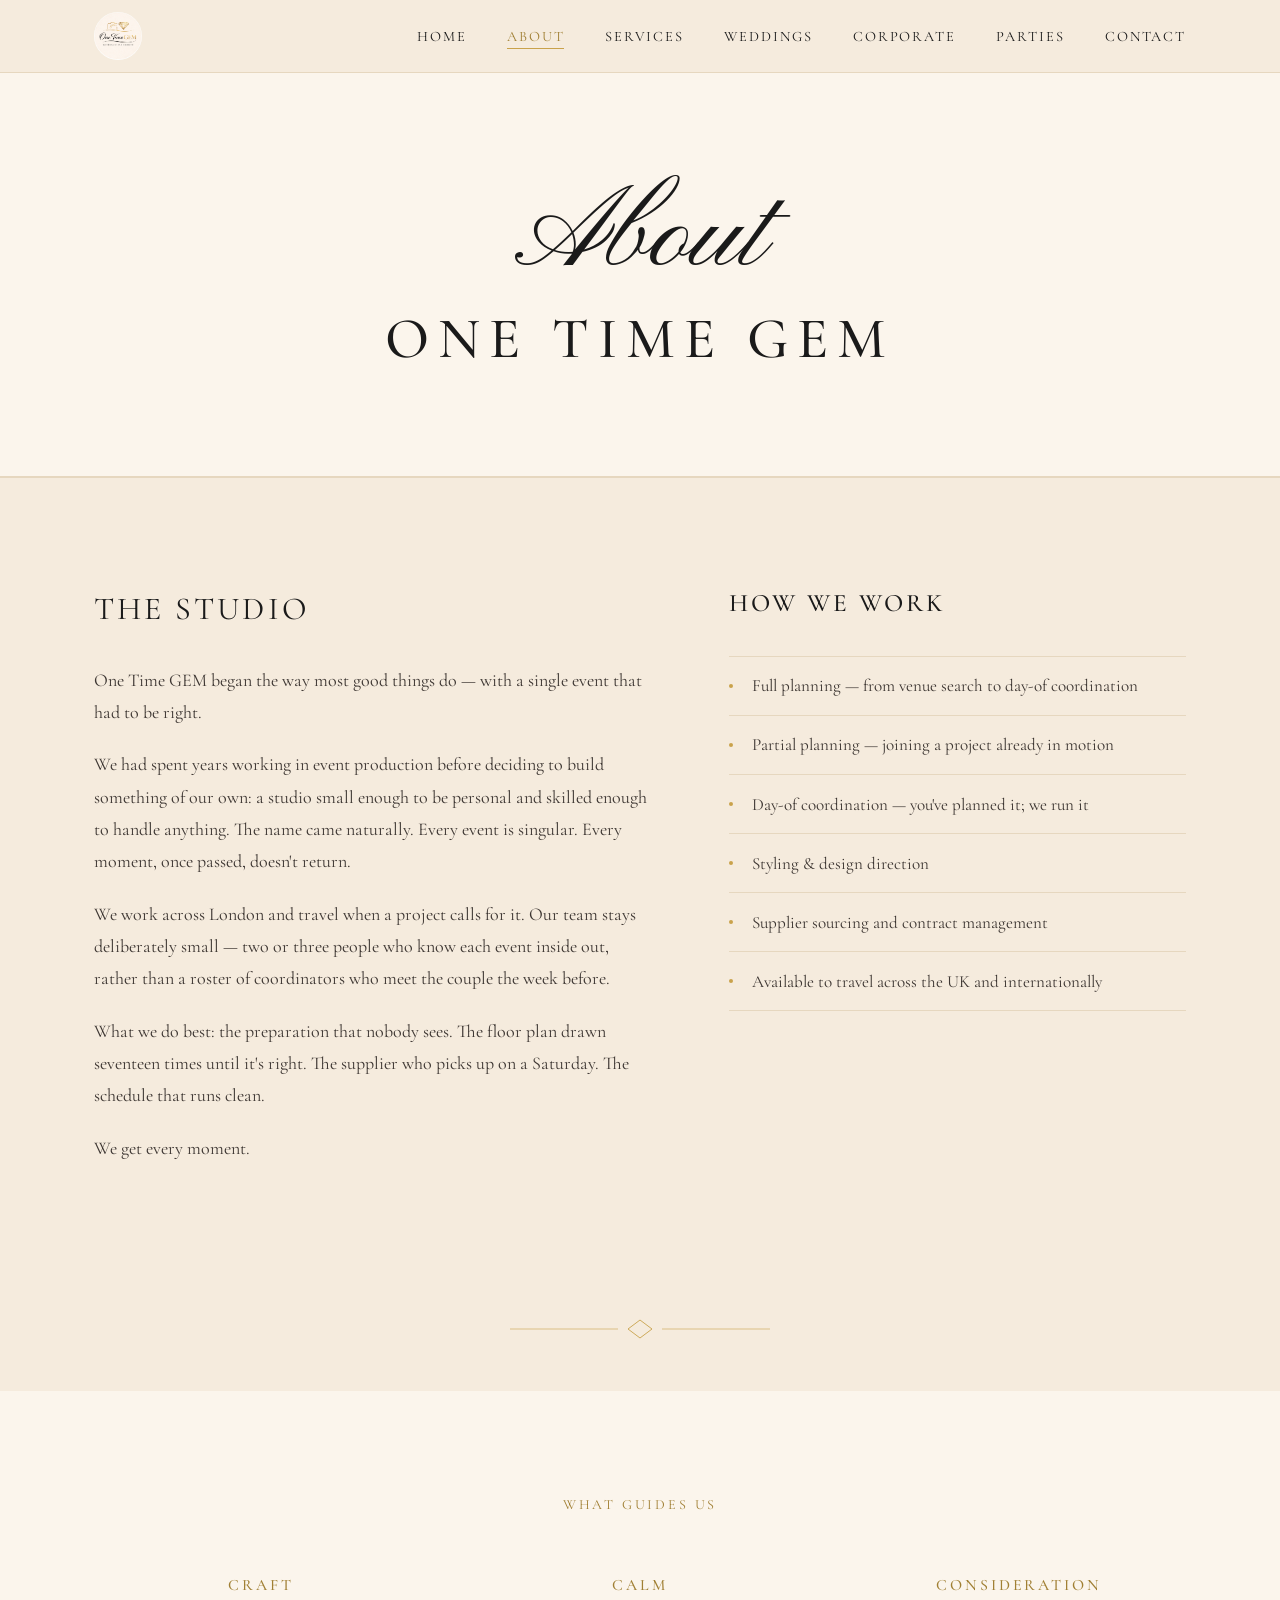
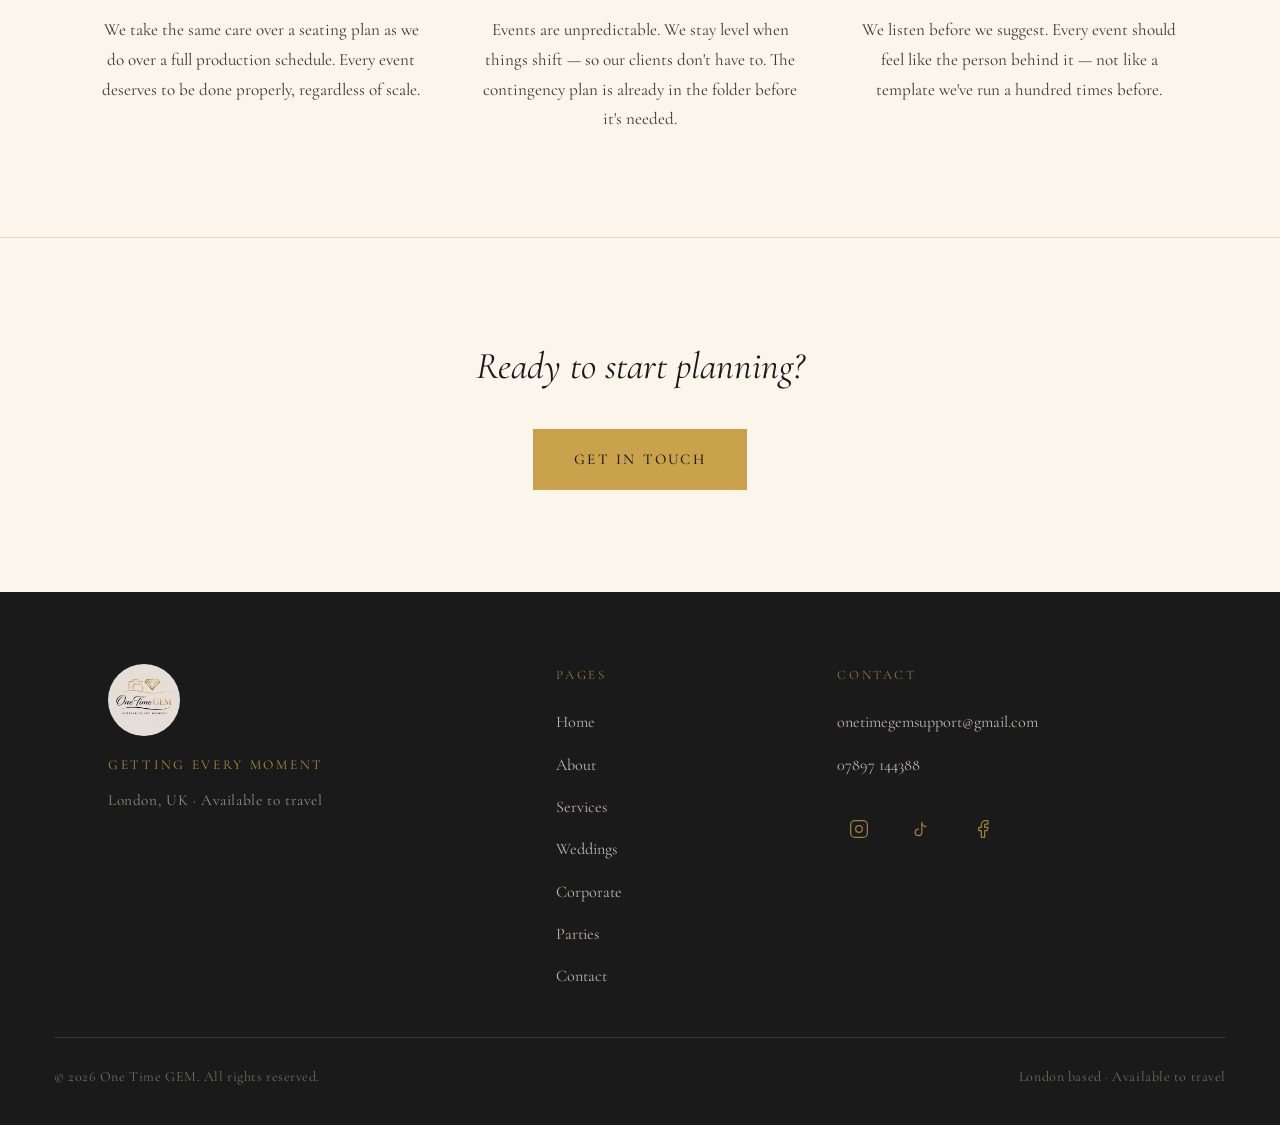
==== about.html @ 7edc2a87 "Initial build — One Time GEM website 7-page plain HTML/CSS/JS marketing site for One Time GEM, a Lon" ====
<!DOCTYPE html>
<html lang="en">
<head>
  <meta charset="UTF-8">
  <meta name="viewport" content="width=device-width, initial-scale=1.0">

  <title>About Us — One Time GEM</title>
  <meta name="description" content="One Time GEM is a small event planning studio based in London. Detail-obsessed, calm under pressure, and built for events that matter.">

  <meta property="og:title" content="About — One Time GEM">
  <meta property="og:description" content="A small London event studio. Detail-obsessed, calm under pressure, built for events that matter.">
  <meta property="og:image" content="logo.jpg">
  <meta property="og:type" content="website">
  <meta property="og:locale" content="en_GB">

  <link rel="icon" href="favicon.svg" type="image/svg+xml">
  <link rel="apple-touch-icon" href="apple-touch-icon.png">
  <link rel="manifest" href="site.webmanifest">

  <link rel="preconnect" href="https://fonts.googleapis.com">
  <link rel="preconnect" href="https://fonts.gstatic.com" crossorigin>
  <link href="https://fonts.googleapis.com/css2?family=Pinyon+Script&family=Cormorant+Garamond:ital,wght@0,300;0,400;0,500;0,600;1,300;1,400;1,500&family=Lato:wght@300;400&display=swap" rel="stylesheet">

  <link rel="stylesheet" href="css/style.css">
</head>
<body>

  <a href="#main-content" class="skip-link">Skip to content</a>

  <header class="site-header" role="banner">
    <nav class="nav container" aria-label="Main navigation">
      <a href="index.html" class="nav__logo" aria-label="One Time GEM — return to home">
        <img src="logo.jpg" alt="One Time GEM — event planning studio" width="48" height="48">
      </a>
      <ul class="nav__links" role="list">
        <li><a href="index.html">Home</a></li>
        <li><a href="about.html">About</a></li>
        <li><a href="services.html">Services</a></li>
        <li><a href="weddings.html">Weddings</a></li>
        <li><a href="corporate.html">Corporate</a></li>
        <li><a href="parties.html">Parties</a></li>
        <li><a href="contact.html">Contact</a></li>
      </ul>
      <button class="nav__toggle" aria-label="Open navigation menu" aria-expanded="false" aria-controls="mobile-nav">
        <span></span><span></span><span></span>
      </button>
    </nav>
  </header>

  <div class="mobile-nav" id="mobile-nav" role="dialog" aria-modal="true" aria-label="Navigation menu" aria-hidden="true">
    <div class="mobile-nav__inner">
      <div class="mobile-nav__top">
        <a href="index.html" aria-label="One Time GEM — home">
          <img src="logo.jpg" alt="One Time GEM" class="mobile-nav__logo" width="48" height="48">
        </a>
        <button class="mobile-nav__close" aria-label="Close navigation menu">
          <svg width="22" height="22" viewBox="0 0 24 24" fill="none" stroke="currentColor" stroke-width="1.5" stroke-linecap="round">
            <path d="M18 6L6 18M6 6l12 12"/>
          </svg>
        </button>
      </div>
      <ul class="mobile-nav__links" role="list">
        <li><a href="index.html">Home</a></li>
        <li><a href="about.html">About</a></li>
        <li><a href="services.html">Services</a></li>
        <li><a href="weddings.html">Weddings</a></li>
        <li><a href="corporate.html">Corporate</a></li>
        <li><a href="parties.html">Parties</a></li>
        <li><a href="contact.html">Contact</a></li>
      </ul>
    </div>
  </div>
  <div class="mobile-nav__overlay" aria-hidden="true"></div>

  <main id="main-content">

    <!-- HERO -->
    <section class="hero--page" aria-labelledby="page-hero-heading">
      <h1 class="hero__headline" id="page-hero-heading">
        <span class="hero__script">About</span>
        <span class="hero__caps">One Time GEM</span>
      </h1>
    </section>

    <!-- STUDIO STORY + HOW WE WORK -->
    <section class="section about-intro section--bordered" aria-label="Studio story">
      <div class="container">
        <div class="about-intro__grid">

          <div class="about-story fade-in">
            <h2>The studio</h2>
            <!--
              [CLIENT TO REPLACE: Write this section in your own voice — approx. 150 words.
               Tell the story of how One Time GEM began, what drives the studio, and what
               makes the way you work different. The tone should be warm, first-person plural,
               and concrete — specific memories or decisions are more compelling than abstractions.]
            -->
            <p>One Time GEM began the way most good things do — with a single event that had to be right.</p>
            <p>We had spent years working in event production before deciding to build something of our own: a studio small enough to be personal and skilled enough to handle anything. The name came naturally. Every event is singular. Every moment, once passed, doesn't return.</p>
            <p>We work across London and travel when a project calls for it. Our team stays deliberately small — two or three people who know each event inside out, rather than a roster of coordinators who meet the couple the week before.</p>
            <p>What we do best: the preparation that nobody sees. The floor plan drawn seventeen times until it's right. The supplier who picks up on a Saturday. The schedule that runs clean.</p>
            <p>We get every moment.</p>
          </div>

          <div class="about-how fade-in fade-in--delay-1">
            <h2>How we work</h2>
            <ul class="about-how__list" role="list">
              <li>Full planning — from venue search to day-of coordination</li>
              <li>Partial planning — joining a project already in motion</li>
              <li>Day-of coordination — you've planned it; we run it</li>
              <li>Styling &amp; design direction</li>
              <li>Supplier sourcing and contract management</li>
              <li>Available to travel across the UK and internationally</li>
            </ul>
          </div>

        </div>
      </div>
    </section>

    <!-- SECTION DIVIDER -->
    <div class="section-divider" aria-hidden="true">
      <svg width="260" height="22" viewBox="0 0 260 22" fill="none" xmlns="http://www.w3.org/2000/svg">
        <line x1="0" y1="11" x2="108" y2="11" stroke="#C9A24B" stroke-width="0.6"/>
        <polygon points="130,2 142,11 130,20 118,11" fill="none" stroke="#C9A24B" stroke-width="0.9"/>
        <line x1="152" y1="11" x2="260" y2="11" stroke="#C9A24B" stroke-width="0.6"/>
      </svg>
    </div>

    <!-- VALUES BAND -->
    <section class="section values-band section--alt" aria-labelledby="values-heading">
      <div class="container">
        <p class="values-band__heading fade-in" id="values-heading">What guides us</p>
        <div class="values-band__grid">

          <div class="values-item fade-in">
            <p class="values-item__title">Craft</p>
            <p class="values-item__body">We take the same care over a seating plan as we do over a full production schedule. Every event deserves to be done properly, regardless of scale.</p>
          </div>

          <div class="values-item fade-in fade-in--delay-1">
            <p class="values-item__title">Calm</p>
            <p class="values-item__body">Events are unpredictable. We stay level when things shift — so our clients don't have to. The contingency plan is already in the folder before it's needed.</p>
          </div>

          <div class="values-item fade-in fade-in--delay-2">
            <p class="values-item__title">Consideration</p>
            <p class="values-item__body">We listen before we suggest. Every event should feel like the person behind it — not like a template we've run a hundred times before.</p>
          </div>

        </div>
      </div>
    </section>

    <!-- CTA BAND -->
    <section class="cta-band" aria-label="Call to action">
      <div class="container">
        <p class="cta-band__heading fade-in">Ready to start planning?</p>
        <a href="contact.html" class="btn btn--solid fade-in fade-in--delay-1">Get in touch</a>
      </div>
    </section>

  </main>

  <footer class="site-footer" role="contentinfo">
    <div class="footer__inner">
      <div class="footer__brand">
        <a href="index.html" aria-label="One Time GEM — home">
          <img src="logo.jpg" alt="One Time GEM" class="footer__logo">
        </a>
        <p class="footer__tagline">Getting Every Moment</p>
        <p class="footer__location">London, UK &middot; Available to travel</p>
      </div>
      <nav aria-label="Footer navigation">
        <p class="footer__nav-heading">Pages</p>
        <ul class="footer__links" role="list">
          <li><a href="index.html">Home</a></li>
          <li><a href="about.html">About</a></li>
          <li><a href="services.html">Services</a></li>
          <li><a href="weddings.html">Weddings</a></li>
          <li><a href="corporate.html">Corporate</a></li>
          <li><a href="parties.html">Parties</a></li>
          <li><a href="contact.html">Contact</a></li>
        </ul>
      </nav>
      <div class="footer__contact-col">
        <p class="footer__nav-heading">Contact</p>
        <ul class="footer__contact-list" role="list">
          <li><a href="mailto:onetimegemsupport@gmail.com">onetimegemsupport@gmail.com</a></li>
          <li><a href="tel:+447897144388">07897 144388</a></li>
        </ul>
        <div class="footer__socials" role="list" aria-label="Social media links">
          <a href="https://instagram.com/onetimegem" class="footer__social-link" target="_blank" rel="noopener noreferrer" aria-label="One Time GEM on Instagram" role="listitem">
            <svg width="20" height="20" viewBox="0 0 24 24" fill="none" stroke="currentColor" stroke-width="1.5" stroke-linecap="round" stroke-linejoin="round" aria-hidden="true"><rect x="2" y="2" width="20" height="20" rx="5"/><circle cx="12" cy="12" r="4"/><circle cx="17.5" cy="6.5" r="0.5" fill="currentColor" stroke="none"/></svg>
          </a>
          <a href="https://tiktok.com/@onetimegem" class="footer__social-link" target="_blank" rel="noopener noreferrer" aria-label="One Time GEM on TikTok" role="listitem">
            <svg width="20" height="20" viewBox="0 0 24 24" fill="none" stroke="currentColor" stroke-width="1.5" stroke-linecap="round" stroke-linejoin="round" aria-hidden="true"><path d="M9 12a4 4 0 1 0 4 4V4a5 5 0 0 0 5 5"/></svg>
          </a>
          <a href="https://www.facebook.com/profile.php?id=61573222525216" class="footer__social-link" target="_blank" rel="noopener noreferrer" aria-label="One Time GEM on Facebook" role="listitem">
            <svg width="20" height="20" viewBox="0 0 24 24" fill="none" stroke="currentColor" stroke-width="1.5" stroke-linecap="round" stroke-linejoin="round" aria-hidden="true"><path d="M18 2h-3a5 5 0 0 0-5 5v3H7v4h3v8h4v-8h3l1-4h-4V7a1 1 0 0 1 1-1h3z"/></svg>
          </a>
        </div>
      </div>
    </div>
    <div class="footer__bottom">
      <p>&copy; 2026 One Time GEM. All rights reserved.</p>
      <p>London based &middot; Available to travel</p>
    </div>
  </footer>

  <script src="js/main.js"></script>
</body>
</html>
---- css/style.css ----
/* =============================================
   ONE TIME GEM — Global Stylesheet
   =============================================

   TABLE OF CONTENTS
   1.  Fonts & Custom Properties
   2.  Reset & Base
   3.  Typography Helpers
   4.  Container & Layout
   5.  Buttons
   6.  Navigation
   7.  Mobile Navigation
   8.  Hero Sections
   9.  Section Divider
   10. CTA Band
   11. Footer
   12. Home — Intro Strip
   13. Home — Service Tiles
   14. Home — Testimonials
   15. About Page
   16. Services Page
   17. Weddings Page
   18. Corporate Page
   19. Parties Page
   20. Contact Page
   21. Animations & Transitions
   22. Accessibility
   ============================================= */


/* ─────────────────────────────────────────────
   1. FONTS & CUSTOM PROPERTIES
   ─────────────────────────────────────────────
   PRODUCTION NOTE: Replace these @import rules
   with self-hosted @font-face blocks using woff2
   files downloaded from Google Fonts. See README
   for download links and @font-face template.
   ───────────────────────────────────────────── */

@import url('https://fonts.googleapis.com/css2?family=Pinyon+Script&family=Cormorant+Garamond:ital,wght@0,300;0,400;0,500;0,600;1,300;1,400;1,500&family=Lato:wght@300;400&display=swap');

:root {
  /* Palette */
  --cream:      #F5EBDD;
  --cream-soft: #FBF5EC;
  --gold:       #C9A24B;
  --gold-deep:  #A07F33;
  --ink:        #1A1A1A;
  --ink-soft:   #3D3632;
  --line:       #E6D7BF;

  /* Typography */
  --font-script: 'Pinyon Script', 'Allura', cursive;
  --font-serif:  'Cormorant Garamond', 'Garamond', Georgia, serif;
  --font-sans:   'Lato', system-ui, -apple-system, sans-serif;

  /* Layout */
  --container:   1200px;
  --gutter:      clamp(1.25rem, 5vw, 3rem);
  --section-gap: clamp(4rem, 8vw, 7rem);
  --nav-height:  72px;
}


/* ─────────────────────────────────────────────
   2. RESET & BASE
   ───────────────────────────────────────────── */

*, *::before, *::after {
  box-sizing: border-box;
  margin: 0;
  padding: 0;
}

html {
  font-size: 18px;
  scroll-behavior: smooth;
  -webkit-text-size-adjust: 100%;
}

body {
  background-color: var(--cream);
  color: var(--ink);
  font-family: var(--font-serif);
  font-weight: 400;
  font-size: 1rem;
  line-height: 1.75;
  -webkit-font-smoothing: antialiased;
  -moz-osx-font-smoothing: grayscale;
}

img, svg {
  display: block;
  max-width: 100%;
  height: auto;
}

ul, ol {
  list-style: none;
}

a {
  color: inherit;
  text-decoration: none;
}

button {
  font-family: inherit;
  cursor: pointer;
}

input, select, textarea {
  font-family: inherit;
}


/* ─────────────────────────────────────────────
   3. TYPOGRAPHY HELPERS
   ───────────────────────────────────────────── */

.t-script {
  font-family: var(--font-script);
  font-weight: 400;
}

.t-caps {
  font-family: var(--font-serif);
  text-transform: uppercase;
  letter-spacing: 0.13em;
}

.t-label {
  font-family: var(--font-serif);
  font-size: 0.78rem;
  letter-spacing: 0.16em;
  text-transform: uppercase;
  color: var(--gold-deep);
}

.t-gold {
  color: var(--gold-deep);
}


/* ─────────────────────────────────────────────
   4. CONTAINER & LAYOUT
   ───────────────────────────────────────────── */

.container {
  max-width: var(--container);
  margin-inline: auto;
  padding-inline: var(--gutter);
  width: 100%;
}

.container--narrow {
  max-width: 780px;
}

.section {
  padding-block: var(--section-gap);
}

.section--alt {
  background-color: var(--cream-soft);
}

.section--bordered {
  border-top: 1px solid var(--line);
}

.text-center {
  text-align: center;
}


/* ─────────────────────────────────────────────
   5. BUTTONS
   ───────────────────────────────────────────── */

.btn {
  display: inline-flex;
  align-items: center;
  justify-content: center;
  font-family: var(--font-serif);
  font-size: 0.83rem;
  font-weight: 500;
  letter-spacing: 0.15em;
  text-transform: uppercase;
  text-decoration: none;
  padding: 0.9rem 2.25rem;
  min-height: 48px;
  border: 1.5px solid transparent;
  transition: background-color 0.22s ease, border-color 0.22s ease, color 0.22s ease;
  white-space: nowrap;
}

.btn:focus-visible {
  outline: 2px solid var(--gold);
  outline-offset: 3px;
}

.btn--solid {
  background-color: var(--gold);
  border-color: var(--gold);
  color: var(--ink);
}

.btn--solid:hover {
  background-color: var(--gold-deep);
  border-color: var(--gold-deep);
}

.btn--ghost {
  background-color: transparent;
  border-color: var(--gold);
  color: var(--ink);
}

.btn--ghost:hover {
  background-color: rgba(201, 162, 75, 0.1);
  border-color: var(--gold-deep);
}


/* ─────────────────────────────────────────────
   6. NAVIGATION
   ───────────────────────────────────────────── */

.site-header {
  position: sticky;
  top: 0;
  z-index: 100;
  background-color: var(--cream);
  border-bottom: 1px solid var(--line);
  transition: box-shadow 0.3s ease;
}

.site-header.is-scrolled {
  box-shadow: 0 2px 20px rgba(26, 26, 26, 0.07);
}

.nav {
  display: flex;
  align-items: center;
  justify-content: space-between;
  height: var(--nav-height);
}

.nav__logo {
  flex-shrink: 0;
  display: flex;
  align-items: center;
}

.nav__logo img {
  height: 48px;
  width: 48px;
  border-radius: 50%;
  object-fit: cover;
}

.nav__links {
  display: none;
  align-items: center;
  gap: 2.25rem;
}

.nav__links a {
  font-family: var(--font-serif);
  font-size: 0.8rem;
  font-weight: 400;
  letter-spacing: 0.13em;
  text-transform: uppercase;
  color: var(--ink);
  padding-bottom: 3px;
  border-bottom: 1px solid transparent;
  transition: color 0.2s, border-color 0.2s;
}

.nav__links a:hover,
.nav__links a.is-active {
  color: var(--gold-deep);
  border-bottom-color: var(--gold);
}

.nav__links a:focus-visible {
  outline: 2px solid var(--gold);
  outline-offset: 3px;
  border-bottom-color: transparent;
}

.nav__toggle {
  display: flex;
  flex-direction: column;
  justify-content: center;
  align-items: flex-end;
  gap: 6px;
  background: none;
  border: none;
  padding: 10px;
  min-width: 44px;
  min-height: 44px;
  cursor: pointer;
}

.nav__toggle span {
  display: block;
  height: 1px;
  background-color: var(--gold);
  transition: width 0.25s ease, transform 0.3s ease, opacity 0.3s ease;
}

.nav__toggle span:nth-child(1) { width: 24px; }
.nav__toggle span:nth-child(2) { width: 18px; }
.nav__toggle span:nth-child(3) { width: 24px; }

.nav__toggle:hover span { width: 24px; }

.nav__toggle:focus-visible {
  outline: 2px solid var(--gold);
  outline-offset: 3px;
}

@media (min-width: 1024px) {
  .nav__links {
    display: flex;
  }

  .nav__toggle {
    display: none;
  }
}


/* ─────────────────────────────────────────────
   7. MOBILE NAVIGATION
   ───────────────────────────────────────────── */

.mobile-nav {
  position: fixed;
  inset: 0;
  z-index: 200;
  background-color: var(--cream);
  display: flex;
  flex-direction: column;
  transform: translateX(100%);
  transition: transform 0.4s cubic-bezier(0.4, 0, 0.2, 1);
  overflow-y: auto;
}

.mobile-nav.is-open {
  transform: translateX(0);
}

.mobile-nav__inner {
  display: flex;
  flex-direction: column;
  min-height: 100%;
}

.mobile-nav__top {
  display: flex;
  align-items: center;
  justify-content: space-between;
  padding: 0 var(--gutter);
  height: var(--nav-height);
  border-bottom: 1px solid var(--line);
  flex-shrink: 0;
}

.mobile-nav__logo {
  height: 48px;
  width: 48px;
  border-radius: 50%;
  object-fit: cover;
}

.mobile-nav__close {
  background: none;
  border: none;
  color: var(--gold-deep);
  padding: 10px;
  min-width: 44px;
  min-height: 44px;
  display: flex;
  align-items: center;
  justify-content: center;
  transition: color 0.2s;
}

.mobile-nav__close:hover {
  color: var(--ink);
}

.mobile-nav__close:focus-visible {
  outline: 2px solid var(--gold);
  outline-offset: 3px;
}

.mobile-nav__links {
  flex: 1;
  padding: 1rem 0 3rem;
}

.mobile-nav__links li {
  border-bottom: 1px solid var(--line);
}

.mobile-nav__links a {
  display: flex;
  align-items: center;
  justify-content: center;
  padding: 1.35rem var(--gutter);
  font-family: var(--font-serif);
  font-size: 1rem;
  font-weight: 400;
  letter-spacing: 0.14em;
  text-transform: uppercase;
  color: var(--ink);
  transition: color 0.2s, background-color 0.2s;
}

.mobile-nav__links a:hover {
  color: var(--gold-deep);
  background-color: var(--cream-soft);
}

.mobile-nav__links a:focus-visible {
  outline: 2px solid var(--gold);
  outline-offset: -2px;
}

.mobile-nav__overlay {
  position: fixed;
  inset: 0;
  z-index: 190;
  background-color: rgba(26, 26, 26, 0.35);
  opacity: 0;
  pointer-events: none;
  transition: opacity 0.4s ease;
}

.mobile-nav__overlay.is-visible {
  opacity: 1;
  pointer-events: auto;
}

@media (min-width: 1024px) {
  .mobile-nav,
  .mobile-nav__overlay {
    display: none;
  }
}


/* ─────────────────────────────────────────────
   8. HERO SECTIONS
   ───────────────────────────────────────────── */

/* Home hero */
.hero--home {
  position: relative;
  display: flex;
  align-items: center;
  justify-content: center;
  text-align: center;
  padding-block: clamp(4rem, 10vw, 8rem);
  padding-inline: var(--gutter);
  min-height: clamp(560px, 88vh, 820px);
  overflow: hidden;
}

.hero--home::before {
  content: '';
  position: absolute;
  inset: 0;
  background: radial-gradient(ellipse 80% 60% at 50% 0%, var(--cream-soft) 0%, var(--cream) 65%);
  z-index: 0;
}

.hero__inner {
  position: relative;
  z-index: 1;
  display: flex;
  flex-direction: column;
  align-items: center;
  gap: 1.5rem;
}

.hero__logo-mark {
  margin-bottom: 0.5rem;
}

.hero__logo-mark img {
  width: clamp(120px, 18vw, 180px);
  height: clamp(120px, 18vw, 180px);
  border-radius: 50%;
  object-fit: cover;
}

.hero__headline {
  display: flex;
  flex-direction: column;
  align-items: center;
  gap: 0.2rem;
}

.hero__script {
  font-family: var(--font-script);
  font-size: clamp(2.6rem, 7.5vw, 5.5rem);
  color: var(--ink);
  line-height: 1.1;
  font-weight: 400;
}

.hero__caps {
  font-family: var(--font-serif);
  font-size: clamp(1.5rem, 4.2vw, 3.2rem);
  font-weight: 500;
  letter-spacing: 0.14em;
  text-transform: uppercase;
  color: var(--ink);
  line-height: 1.2;
}

.hero__subhead {
  font-family: var(--font-serif);
  font-size: clamp(0.72rem, 1.4vw, 0.88rem);
  letter-spacing: 0.22em;
  text-transform: uppercase;
  color: var(--gold-deep);
  margin-top: -0.5rem;
}

.hero__cta {
  display: flex;
  gap: 1rem;
  justify-content: center;
  flex-wrap: wrap;
  margin-top: 0.5rem;
}

/* Page hero (About, Services, Weddings etc.) */
.hero--page {
  text-align: center;
  padding-block: clamp(3.5rem, 8vw, 6.5rem);
  padding-inline: var(--gutter);
  border-bottom: 1px solid var(--line);
  background-color: var(--cream-soft);
}

.hero--page .hero__headline {
  gap: 0.15rem;
}

.hero--page .hero__script {
  font-size: clamp(3.2rem, 9vw, 7rem);
}

.hero--page .hero__caps {
  font-size: clamp(1.6rem, 4.5vw, 3.6rem);
  letter-spacing: 0.16em;
}


/* ─────────────────────────────────────────────
   9. SECTION DIVIDER
   ───────────────────────────────────────────── */

.section-divider {
  display: flex;
  align-items: center;
  justify-content: center;
  padding-block: clamp(2rem, 4vw, 3rem);
}

.section-divider svg {
  display: block;
}


/* ─────────────────────────────────────────────
   10. CTA BAND
   ───────────────────────────────────────────── */

.cta-band {
  background-color: var(--cream-soft);
  padding-block: var(--section-gap);
  padding-inline: var(--gutter);
  text-align: center;
  border-top: 1px solid var(--line);
}

.cta-band__heading {
  font-family: var(--font-serif);
  font-size: clamp(1.4rem, 3vw, 2.1rem);
  font-weight: 400;
  font-style: italic;
  color: var(--ink);
  margin-bottom: 2rem;
  line-height: 1.4;
  max-width: 560px;
  margin-inline: auto;
  margin-bottom: 2rem;
}


/* ─────────────────────────────────────────────
   11. FOOTER
   ───────────────────────────────────────────── */

.site-footer {
  background-color: var(--ink);
  color: var(--cream);
  padding-block-start: 4rem;
  padding-block-end: 2rem;
  padding-inline: var(--gutter);
}

.footer__inner {
  max-width: var(--container);
  margin-inline: auto;
  display: grid;
  grid-template-columns: 1fr;
  padding-inline: var(--gutter);
  gap: 2.75rem;
  text-align: center;
}

@media (min-width: 640px) {
  .footer__inner {
    grid-template-columns: 1fr 1fr;
    text-align: left;
  }
}

@media (min-width: 1024px) {
  .footer__inner {
    grid-template-columns: 1.8fr 1fr 1.6fr;
    gap: 4rem;
  }
}

.footer__logo {
  height: 72px;
  width: 72px;
  border-radius: 50%;
  object-fit: cover;
  margin-bottom: 1rem;
  opacity: 0.9;
}

@media (max-width: 639px) {
  .footer__logo {
    margin-inline: auto;
  }
}

.footer__tagline {
  font-family: var(--font-serif);
  font-size: 0.75rem;
  letter-spacing: 0.2em;
  text-transform: uppercase;
  color: var(--gold);
  opacity: 0.85;
  margin-bottom: 0.5rem;
}

.footer__location {
  font-family: var(--font-serif);
  font-size: 0.85rem;
  color: rgba(245, 235, 221, 0.55);
  letter-spacing: 0.04em;
}

.footer__nav-heading {
  font-family: var(--font-serif);
  font-size: 0.72rem;
  letter-spacing: 0.2em;
  text-transform: uppercase;
  color: var(--gold);
  opacity: 0.7;
  margin-bottom: 1.1rem;
}

.footer__links {
  display: flex;
  flex-direction: column;
  gap: 0.6rem;
}

.footer__links a {
  font-family: var(--font-serif);
  font-size: 0.9rem;
  color: rgba(245, 235, 221, 0.75);
  transition: color 0.2s;
}

.footer__links a:hover {
  color: var(--gold);
}

.footer__contact-list {
  display: flex;
  flex-direction: column;
  gap: 0.6rem;
  margin-bottom: 1.5rem;
}

.footer__contact-list a {
  font-family: var(--font-serif);
  font-size: 0.9rem;
  color: rgba(245, 235, 221, 0.75);
  transition: color 0.2s;
}

.footer__contact-list a:hover {
  color: var(--gold);
}

.footer__socials {
  display: flex;
  gap: 1rem;
  align-items: center;
}

@media (max-width: 639px) {
  .footer__socials {
    justify-content: center;
  }
}

.footer__social-link {
  display: flex;
  align-items: center;
  justify-content: center;
  min-width: 44px;
  min-height: 44px;
  color: var(--gold);
  opacity: 0.75;
  transition: opacity 0.2s;
}

.footer__social-link:hover {
  opacity: 1;
}

.footer__social-link:focus-visible {
  outline: 2px solid var(--gold);
  outline-offset: 3px;
  opacity: 1;
}

.footer__bottom {
  max-width: var(--container);
  margin-inline: auto;
  margin-top: 2.5rem;
  padding-top: 1.5rem;
  border-top: 1px solid rgba(230, 215, 191, 0.15);
  display: flex;
  flex-direction: column;
  align-items: center;
  gap: 0.4rem;
  text-align: center;
}

@media (min-width: 640px) {
  .footer__bottom {
    flex-direction: row;
    justify-content: space-between;
    text-align: left;
  }
}

.footer__bottom p {
  font-family: var(--font-serif);
  font-size: 0.78rem;
  color: rgba(245, 235, 221, 0.4);
  letter-spacing: 0.04em;
}


/* ─────────────────────────────────────────────
   12. HOME — INTRO STRIP
   ───────────────────────────────────────────── */

.intro-strip {
  text-align: center;
  border-bottom: 1px solid var(--line);
}

.intro-strip p {
  font-family: var(--font-serif);
  font-size: clamp(1.05rem, 2.2vw, 1.3rem);
  font-weight: 400;
  line-height: 1.75;
  color: var(--ink-soft);
  max-width: 680px;
  margin-inline: auto;
}

.intro-strip p em {
  font-style: italic;
  color: var(--ink);
}


/* ─────────────────────────────────────────────
   13. HOME — SERVICE TILES
   ───────────────────────────────────────────── */

.service-tiles__heading {
  font-family: var(--font-serif);
  font-size: 0.78rem;
  letter-spacing: 0.2em;
  text-transform: uppercase;
  color: var(--gold-deep);
  text-align: center;
  margin-bottom: 3rem;
}

.service-tiles__grid {
  display: grid;
  grid-template-columns: 1fr;
  gap: 1.25rem;
}

@media (min-width: 600px) {
  .service-tiles__grid {
    grid-template-columns: 1fr 1fr;
  }
}

.service-tile {
  border: 1px solid var(--line);
  background-color: var(--cream-soft);
  padding: 2.25rem 2rem 2rem;
  transition: border-color 0.22s, background-color 0.22s;
  display: flex;
  flex-direction: column;
  gap: 0.85rem;
}

.service-tile:hover {
  border-color: var(--gold);
  background-color: var(--cream);
}

.service-tile__label {
  font-family: var(--font-serif);
  font-size: clamp(1.1rem, 2vw, 1.4rem);
  font-weight: 500;
  letter-spacing: 0.12em;
  text-transform: uppercase;
  color: var(--ink);
}

.service-tile__desc {
  font-family: var(--font-serif);
  font-size: 0.95rem;
  color: var(--ink-soft);
  line-height: 1.65;
  flex: 1;
}

.service-tile__link {
  display: inline-flex;
  align-items: center;
  gap: 0.35rem;
  font-family: var(--font-serif);
  font-size: 0.78rem;
  letter-spacing: 0.14em;
  text-transform: uppercase;
  color: var(--gold-deep);
  border-bottom: 1px solid var(--line);
  padding-bottom: 1px;
  width: fit-content;
  transition: border-color 0.2s, color 0.2s;
}

.service-tile__link:hover {
  border-color: var(--gold);
  color: var(--ink);
}


/* ─────────────────────────────────────────────
   14. HOME — TESTIMONIALS
   ───────────────────────────────────────────── */

.testimonials {
  text-align: center;
}

.testimonials__label {
  font-family: var(--font-serif);
  font-size: 0.78rem;
  letter-spacing: 0.2em;
  text-transform: uppercase;
  color: var(--gold-deep);
  margin-bottom: 3rem;
}

.testimonials__grid {
  display: grid;
  grid-template-columns: 1fr;
  gap: 2.5rem;
}

@media (min-width: 768px) {
  .testimonials__grid {
    grid-template-columns: repeat(3, 1fr);
    gap: 3rem;
  }
}

.testimonial {
  display: flex;
  flex-direction: column;
  align-items: center;
  gap: 1rem;
}

.testimonial__mark {
  font-family: var(--font-script);
  font-size: 5rem;
  color: var(--gold);
  line-height: 0.6;
  display: block;
  opacity: 0.6;
}

.testimonial__body {
  font-family: var(--font-serif);
  font-size: 1rem;
  font-style: italic;
  color: var(--ink-soft);
  line-height: 1.75;
  max-width: 340px;
}

.testimonial__cite {
  font-family: var(--font-serif);
  font-size: 0.78rem;
  letter-spacing: 0.12em;
  text-transform: uppercase;
  color: var(--gold-deep);
}


/* ─────────────────────────────────────────────
   15. ABOUT PAGE
   ───────────────────────────────────────────── */

.about-intro__grid {
  display: grid;
  grid-template-columns: 1fr;
  gap: clamp(3rem, 6vw, 5rem);
  align-items: start;
}

@media (min-width: 860px) {
  .about-intro__grid {
    grid-template-columns: 1.1fr 0.9fr;
  }
}

.about-story h2 {
  font-family: var(--font-serif);
  font-size: clamp(1.3rem, 2.5vw, 1.8rem);
  font-weight: 400;
  letter-spacing: 0.1em;
  text-transform: uppercase;
  color: var(--ink);
  margin-bottom: 1.5rem;
}

.about-story p {
  font-family: var(--font-serif);
  font-size: 1rem;
  color: var(--ink-soft);
  line-height: 1.8;
  margin-bottom: 1.1rem;
}

.about-story p:last-child {
  margin-bottom: 0;
}

.about-how h2 {
  font-family: var(--font-serif);
  font-size: clamp(1.1rem, 2vw, 1.4rem);
  font-weight: 500;
  letter-spacing: 0.12em;
  text-transform: uppercase;
  color: var(--ink);
  margin-bottom: 1.75rem;
}

.about-how__list {
  display: flex;
  flex-direction: column;
  gap: 0;
}

.about-how__list li {
  font-family: var(--font-serif);
  font-size: 0.95rem;
  color: var(--ink-soft);
  padding-block: 0.9rem;
  padding-left: 1.25rem;
  border-bottom: 1px solid var(--line);
  position: relative;
  line-height: 1.5;
}

.about-how__list li:first-child {
  border-top: 1px solid var(--line);
}

.about-how__list li::before {
  content: '';
  position: absolute;
  left: 0;
  top: 50%;
  transform: translateY(-50%);
  width: 4px;
  height: 4px;
  background-color: var(--gold);
  border-radius: 50%;
}

/* Values band */
.values-band {
  text-align: center;
}

.values-band__heading {
  font-family: var(--font-serif);
  font-size: 0.78rem;
  letter-spacing: 0.2em;
  text-transform: uppercase;
  color: var(--gold-deep);
  margin-bottom: 3rem;
}

.values-band__grid {
  display: grid;
  grid-template-columns: 1fr;
  gap: 2.5rem;
}

@media (min-width: 640px) {
  .values-band__grid {
    grid-template-columns: repeat(3, 1fr);
  }
}

.values-item__title {
  font-family: var(--font-serif);
  font-size: 0.88rem;
  font-weight: 500;
  letter-spacing: 0.18em;
  text-transform: uppercase;
  color: var(--gold-deep);
  margin-bottom: 0.85rem;
}

.values-item__body {
  font-family: var(--font-serif);
  font-size: 0.95rem;
  color: var(--ink-soft);
  line-height: 1.75;
}


/* ─────────────────────────────────────────────
   16. SERVICES PAGE
   ───────────────────────────────────────────── */

.service-section {
  padding-block: clamp(3rem, 6vw, 5rem);
}

.service-section__label {
  font-family: var(--font-serif);
  font-size: 0.75rem;
  letter-spacing: 0.22em;
  text-transform: uppercase;
  color: var(--gold-deep);
  margin-bottom: 1rem;
}

.service-section__title {
  font-family: var(--font-serif);
  font-size: clamp(1.6rem, 3.5vw, 2.4rem);
  font-weight: 500;
  letter-spacing: 0.1em;
  text-transform: uppercase;
  color: var(--ink);
  margin-bottom: 1.5rem;
}

.service-section__body {
  font-family: var(--font-serif);
  font-size: 1rem;
  color: var(--ink-soft);
  line-height: 1.8;
  max-width: 680px;
  margin-bottom: 2rem;
}

.service-section__link {
  display: inline-flex;
  align-items: center;
  gap: 0.4rem;
  font-family: var(--font-serif);
  font-size: 0.8rem;
  letter-spacing: 0.14em;
  text-transform: uppercase;
  color: var(--gold-deep);
  border-bottom: 1px solid var(--line);
  padding-bottom: 2px;
  transition: border-color 0.2s, color 0.2s;
}

.service-section__link:hover {
  border-color: var(--gold);
  color: var(--ink);
}


/* ─────────────────────────────────────────────
   17. WEDDINGS PAGE
   ───────────────────────────────────────────── */

.page-intro {
  font-family: var(--font-serif);
  font-size: clamp(1rem, 2vw, 1.2rem);
  color: var(--ink-soft);
  line-height: 1.85;
  max-width: 700px;
}

.section-heading {
  font-family: var(--font-serif);
  font-size: clamp(1.1rem, 2.2vw, 1.5rem);
  font-weight: 500;
  letter-spacing: 0.14em;
  text-transform: uppercase;
  color: var(--ink);
  margin-bottom: clamp(2rem, 4vw, 3rem);
}

.section-heading--centered {
  text-align: center;
}

/* Wedding tiers */
.wedding-tiers {
  display: grid;
  grid-template-columns: 1fr;
  gap: 1.5rem;
}

@media (min-width: 768px) {
  .wedding-tiers {
    grid-template-columns: repeat(3, 1fr);
  }
}

.wedding-tier {
  border: 1px solid var(--line);
  padding: 2.5rem 2rem;
  display: flex;
  flex-direction: column;
  gap: 1rem;
  transition: border-color 0.22s;
}

.wedding-tier:hover {
  border-color: var(--gold);
}

.wedding-tier__name {
  font-family: var(--font-serif);
  font-size: 0.82rem;
  font-weight: 500;
  letter-spacing: 0.16em;
  text-transform: uppercase;
  color: var(--gold-deep);
}

.wedding-tier__title {
  font-family: var(--font-serif);
  font-size: clamp(1.2rem, 2vw, 1.5rem);
  font-weight: 400;
  color: var(--ink);
  line-height: 1.3;
}

.wedding-tier__list {
  flex: 1;
  display: flex;
  flex-direction: column;
  gap: 0.5rem;
}

.wedding-tier__list li {
  font-family: var(--font-serif);
  font-size: 0.92rem;
  color: var(--ink-soft);
  padding-left: 1.1rem;
  position: relative;
  line-height: 1.55;
}

.wedding-tier__list li::before {
  content: '';
  position: absolute;
  left: 0;
  top: 0.6em;
  width: 4px;
  height: 4px;
  background-color: var(--gold);
  border-radius: 50%;
}

.wedding-tier__note {
  font-family: var(--font-serif);
  font-size: 0.8rem;
  font-style: italic;
  color: var(--ink-soft);
  margin-top: 0.5rem;
}

.wedding-tier__note a {
  color: var(--gold-deep);
  border-bottom: 1px solid var(--line);
  transition: border-color 0.2s;
}

.wedding-tier__note a:hover {
  border-color: var(--gold);
}

/* How it works */
.how-it-works {
  display: grid;
  grid-template-columns: repeat(2, 1fr);
  gap: clamp(1.5rem, 3vw, 2.5rem);
}

@media (min-width: 768px) {
  .how-it-works {
    grid-template-columns: repeat(4, 1fr);
  }
}

.hiw-step {
  text-align: center;
  display: flex;
  flex-direction: column;
  align-items: center;
  gap: 0.75rem;
}

.hiw-step__number {
  font-family: var(--font-script);
  font-size: clamp(3rem, 6vw, 4.5rem);
  color: var(--gold);
  line-height: 1;
  display: block;
}

.hiw-step__label {
  font-family: var(--font-serif);
  font-size: 0.8rem;
  font-weight: 500;
  letter-spacing: 0.16em;
  text-transform: uppercase;
  color: var(--ink);
}

.hiw-step__desc {
  font-family: var(--font-serif);
  font-size: 0.88rem;
  color: var(--ink-soft);
  line-height: 1.65;
  text-align: center;
}


/* ─────────────────────────────────────────────
   18. CORPORATE PAGE
   ───────────────────────────────────────────── */

.handles-grid {
  display: grid;
  grid-template-columns: 1fr;
  gap: 0;
  border-top: 1px solid var(--line);
  border-left: 1px solid var(--line);
}

@media (min-width: 640px) {
  .handles-grid {
    grid-template-columns: repeat(2, 1fr);
  }
}

@media (min-width: 1024px) {
  .handles-grid {
    grid-template-columns: repeat(3, 1fr);
  }
}

.handles-item {
  padding: 1.75rem 2rem;
  border-right: 1px solid var(--line);
  border-bottom: 1px solid var(--line);
  display: flex;
  align-items: flex-start;
  gap: 1rem;
}

.handles-item__icon {
  color: var(--gold);
  flex-shrink: 0;
  margin-top: 0.15rem;
}

.handles-item__text {
  font-family: var(--font-serif);
  font-size: 0.95rem;
  color: var(--ink-soft);
  line-height: 1.55;
}

.handles-item__text strong {
  display: block;
  font-family: var(--font-serif);
  font-weight: 500;
  font-size: 0.82rem;
  letter-spacing: 0.12em;
  text-transform: uppercase;
  color: var(--ink);
  margin-bottom: 0.25rem;
}

.work-types {
  font-family: var(--font-serif);
  font-size: clamp(1rem, 2vw, 1.2rem);
  font-style: italic;
  color: var(--ink-soft);
  line-height: 1.85;
  max-width: 720px;
}


/* ─────────────────────────────────────────────
   19. PARTIES PAGE
   ───────────────────────────────────────────── */

.approach-block {
  font-family: var(--font-serif);
  font-size: clamp(1rem, 2vw, 1.15rem);
  color: var(--ink-soft);
  line-height: 1.85;
  max-width: 680px;
}

.approach-block p {
  margin-bottom: 1.1rem;
}

.approach-block p:last-child {
  margin-bottom: 0;
}

.faq {
  border-top: 1px solid var(--line);
}

.faq-item {
  border-bottom: 1px solid var(--line);
  padding-block: 1.75rem;
}

.faq-item__q {
  font-family: var(--font-serif);
  font-size: 0.82rem;
  font-weight: 600;
  letter-spacing: 0.12em;
  text-transform: uppercase;
  color: var(--ink);
  margin-bottom: 0.75rem;
}

.faq-item__a {
  font-family: var(--font-serif);
  font-size: 0.98rem;
  color: var(--ink-soft);
  line-height: 1.8;
  max-width: 680px;
}

.faq-item__a a {
  color: var(--gold-deep);
  border-bottom: 1px solid var(--line);
  transition: border-color 0.2s;
}

.faq-item__a a:hover {
  border-color: var(--gold);
}


/* ─────────────────────────────────────────────
   20. CONTACT PAGE
   ───────────────────────────────────────────── */

.contact-grid {
  display: grid;
  grid-template-columns: 1fr;
  gap: clamp(3rem, 6vw, 5rem);
  align-items: start;
}

@media (min-width: 860px) {
  .contact-grid {
    grid-template-columns: 1.2fr 0.8fr;
  }
}

/* Form */
.contact-form {
  display: flex;
  flex-direction: column;
  gap: 1.5rem;
}

.form-row {
  display: grid;
  grid-template-columns: 1fr;
  gap: 1.5rem;
}

@media (min-width: 480px) {
  .form-row--2col {
    grid-template-columns: 1fr 1fr;
  }
}

.form-group {
  display: flex;
  flex-direction: column;
  gap: 0.45rem;
}

.form-label {
  font-family: var(--font-serif);
  font-size: 0.75rem;
  letter-spacing: 0.14em;
  text-transform: uppercase;
  color: var(--ink-soft);
}

.form-input,
.form-select,
.form-textarea {
  width: 100%;
  background-color: var(--cream-soft);
  border: 1px solid var(--line);
  color: var(--ink);
  font-family: var(--font-serif);
  font-size: 1rem;
  line-height: 1.5;
  padding: 0.8rem 1rem;
  transition: border-color 0.2s, box-shadow 0.2s;
  appearance: none;
  -webkit-appearance: none;
}

.form-input::placeholder,
.form-textarea::placeholder {
  color: rgba(61, 54, 50, 0.4);
  font-style: italic;
}

.form-input:focus,
.form-select:focus,
.form-textarea:focus {
  outline: none;
  border-color: var(--gold);
  box-shadow: 0 0 0 3px rgba(201, 162, 75, 0.12);
}

.form-select {
  background-image: url("data:image/svg+xml,%3Csvg xmlns='http://www.w3.org/2000/svg' width='12' height='8' viewBox='0 0 12 8'%3E%3Cpath d='M1 1l5 5 5-5' stroke='%23A07F33' stroke-width='1.2' fill='none' stroke-linecap='round'/%3E%3C/svg%3E");
  background-repeat: no-repeat;
  background-position: right 1rem center;
  padding-right: 2.5rem;
  cursor: pointer;
}

.form-textarea {
  resize: vertical;
  min-height: 150px;
}

.form-note {
  font-family: var(--font-serif);
  font-size: 0.82rem;
  font-style: italic;
  color: var(--ink-soft);
  opacity: 0.7;
}

/* Direct contact column */
.contact-direct {
  display: flex;
  flex-direction: column;
  gap: 0.5rem;
  padding-top: 0.5rem;
}

.contact-direct__heading {
  font-family: var(--font-serif);
  font-size: 0.78rem;
  letter-spacing: 0.18em;
  text-transform: uppercase;
  color: var(--gold-deep);
  margin-bottom: 1.25rem;
}

.contact-detail-item {
  display: flex;
  align-items: center;
  gap: 0.9rem;
  padding-block: 0.9rem;
  border-bottom: 1px solid var(--line);
}

.contact-detail-item:last-child {
  border-bottom: none;
}

.contact-detail-item__icon {
  color: var(--gold);
  flex-shrink: 0;
  width: 20px;
  display: flex;
  align-items: center;
  justify-content: center;
}

.contact-detail-item__text {
  font-family: var(--font-serif);
  font-size: 0.95rem;
  color: var(--ink-soft);
  line-height: 1.5;
}

.contact-detail-item__text a {
  color: var(--ink-soft);
  border-bottom: 1px solid var(--line);
  transition: color 0.2s, border-color 0.2s;
}

.contact-detail-item__text a:hover {
  color: var(--gold-deep);
  border-color: var(--gold);
}

.contact-closing {
  text-align: center;
  padding-top: clamp(2rem, 4vw, 3rem);
  margin-top: clamp(2rem, 4vw, 3rem);
  border-top: 1px solid var(--line);
}

.contact-closing p {
  font-family: var(--font-serif);
  font-size: 0.88rem;
  font-style: italic;
  color: var(--ink-soft);
  letter-spacing: 0.04em;
}

/* Schema / LocalBusiness microdata — not styled, purely structural */


/* ─────────────────────────────────────────────
   21. ANIMATIONS & TRANSITIONS
   ───────────────────────────────────────────── */

.fade-in {
  opacity: 0;
  transform: translateY(18px);
  transition: opacity 0.6s ease, transform 0.6s ease;
}

.fade-in.is-visible {
  opacity: 1;
  transform: translateY(0);
}

.fade-in--delay-1 { transition-delay: 0.1s; }
.fade-in--delay-2 { transition-delay: 0.2s; }
.fade-in--delay-3 { transition-delay: 0.3s; }

@media (prefers-reduced-motion: reduce) {
  .fade-in {
    opacity: 1;
    transform: none;
    transition: none;
  }
}


/* ─────────────────────────────────────────────
   22. ACCESSIBILITY
   ───────────────────────────────────────────── */

/* Skip to content */
.skip-link {
  position: absolute;
  top: -999px;
  left: 1rem;
  background: var(--gold);
  color: var(--ink);
  font-family: var(--font-serif);
  font-size: 0.85rem;
  letter-spacing: 0.1em;
  text-transform: uppercase;
  padding: 0.6rem 1.2rem;
  z-index: 9999;
  text-decoration: none;
}

.skip-link:focus {
  top: 1rem;
}

/* Global focus ring */
:focus-visible {
  outline: 2px solid var(--gold);
  outline-offset: 2px;
}

/* Ensure tap targets */
a, button {
  min-height: 44px;
  display: inline-flex;
  align-items: center;
}

/* Override for inline text links */
p a, li a, .service-tile__link, .service-section__link,
.wedding-tier__note a, .faq-item__a a,
.contact-detail-item__text a, .footer__links a,
.footer__contact-list a {
  min-height: unset;
  display: inline;
}
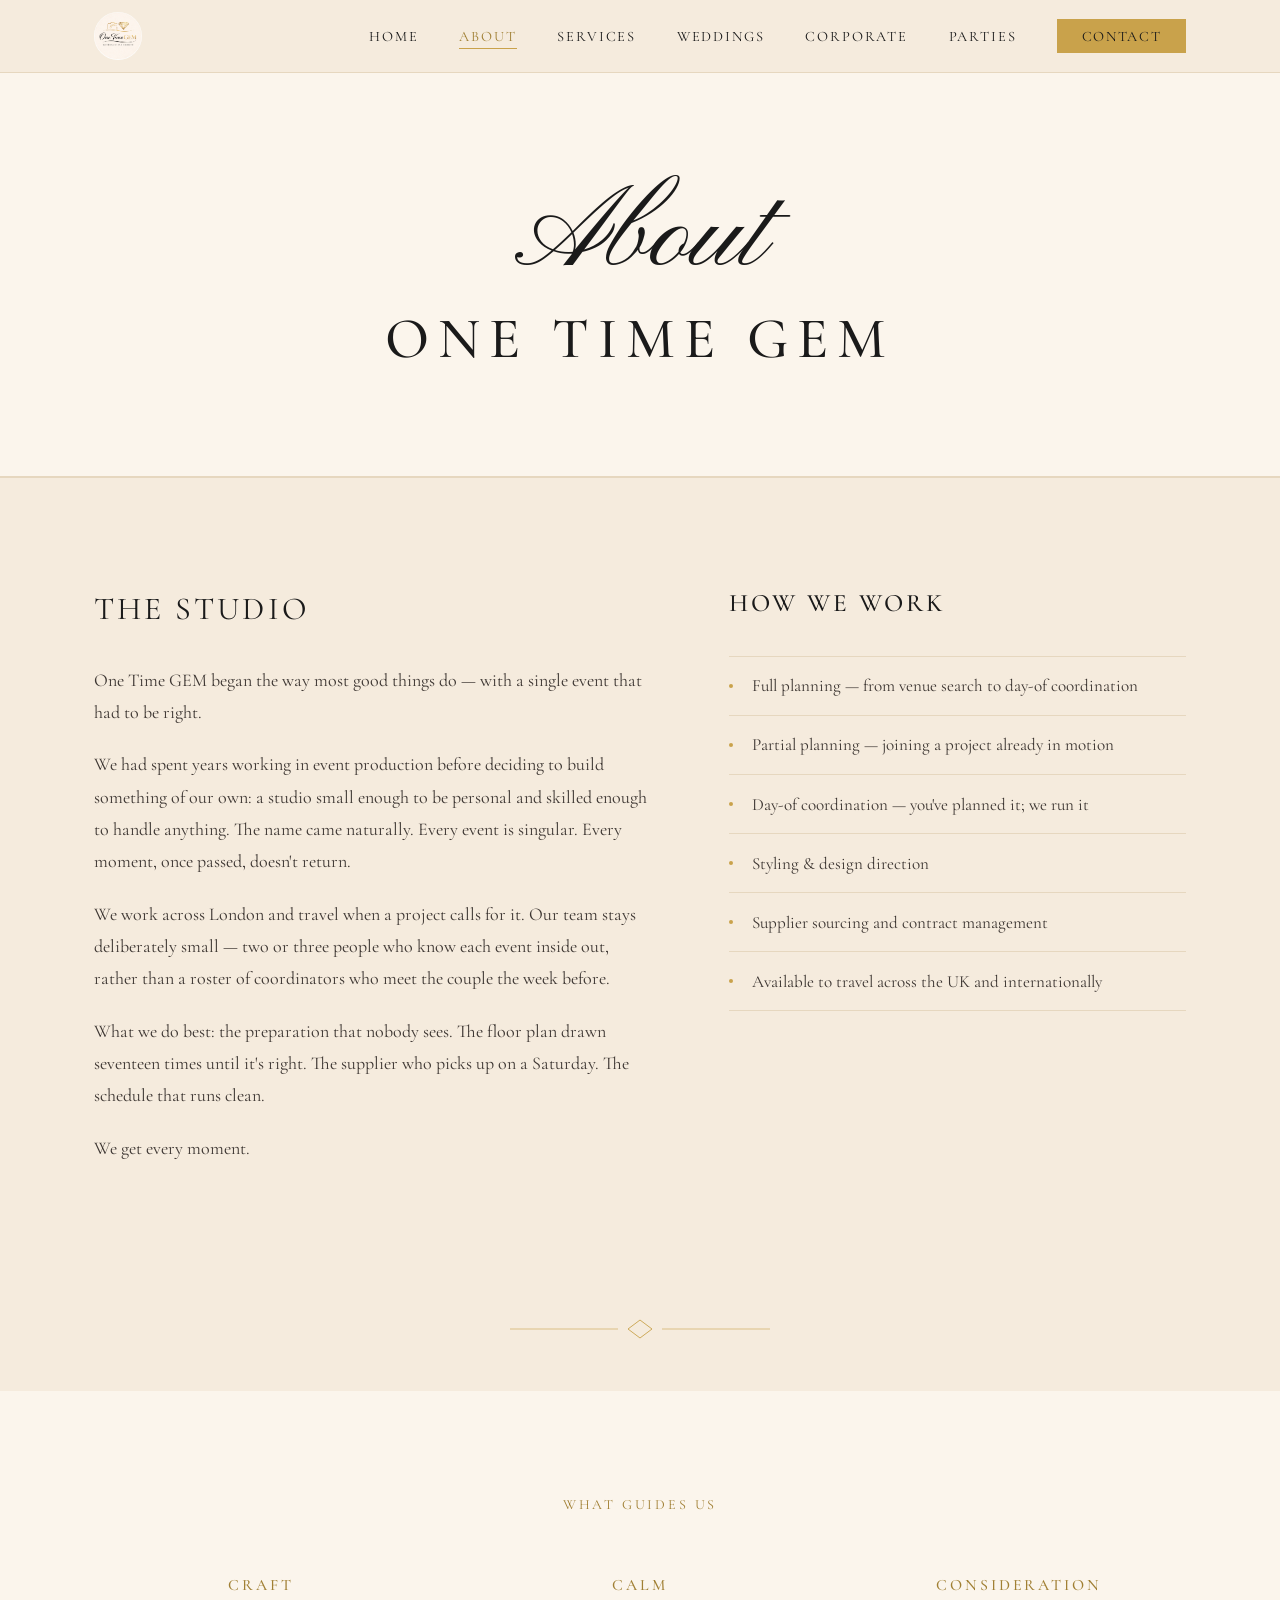
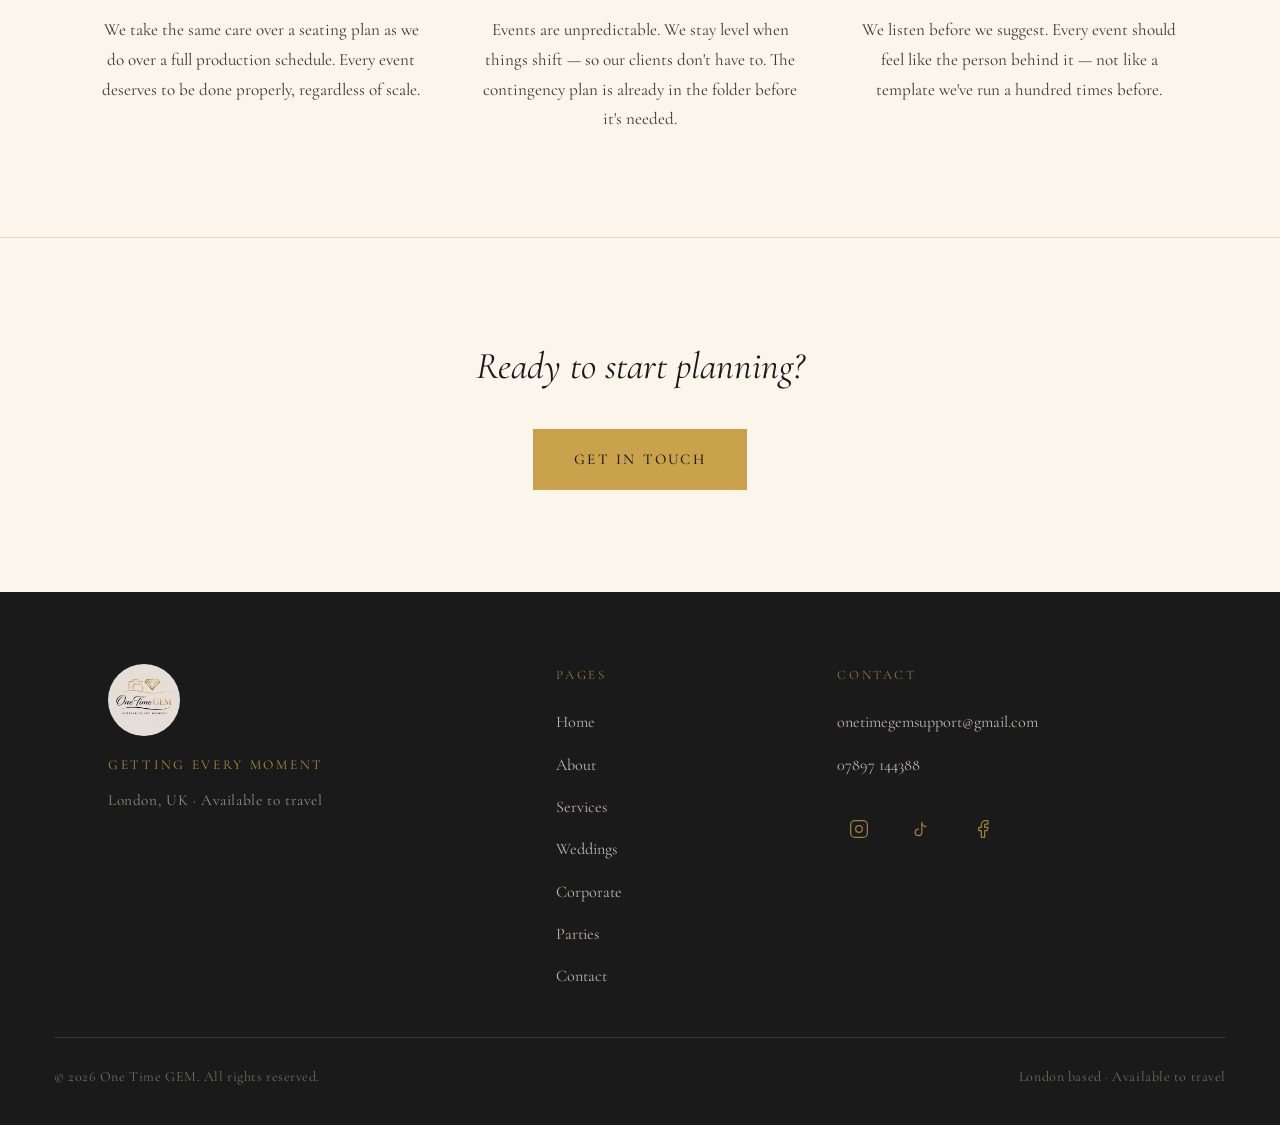
==== commit e2dab9b3: "Style Contact nav link as solid gold button in top bar and hamburger menu" ====
--- a/about.html
+++ b/about.html
@@ -39,7 +39,7 @@
         <li><a href="weddings.html">Weddings</a></li>
         <li><a href="corporate.html">Corporate</a></li>
         <li><a href="parties.html">Parties</a></li>
-        <li><a href="contact.html">Contact</a></li>
+        <li><a href="contact.html" class="nav__cta">Contact</a></li>
       </ul>
       <button class="nav__toggle" aria-label="Open navigation menu" aria-expanded="false" aria-controls="mobile-nav">
         <span></span><span></span><span></span>
@@ -66,7 +66,7 @@
         <li><a href="weddings.html">Weddings</a></li>
         <li><a href="corporate.html">Corporate</a></li>
         <li><a href="parties.html">Parties</a></li>
-        <li><a href="contact.html">Contact</a></li>
+        <li><a href="contact.html" class="nav__cta">Contact</a></li>
       </ul>
     </div>
   </div>
@@ -180,7 +180,7 @@
           <li><a href="weddings.html">Weddings</a></li>
           <li><a href="corporate.html">Corporate</a></li>
           <li><a href="parties.html">Parties</a></li>
-          <li><a href="contact.html">Contact</a></li>
+          <li><a href="contact.html" class="nav__cta">Contact</a></li>
         </ul>
       </nav>
       <div class="footer__contact-col">
--- a/css/style.css
+++ b/css/style.css
@@ -332,6 +332,26 @@
   }
 }
 
+/* Contact button in desktop nav */
+.nav__links .nav__cta {
+  background-color: var(--gold);
+  border: 1.5px solid var(--gold);
+  color: var(--ink);
+  padding: 0.45rem 1.3rem;
+  letter-spacing: 0.12em;
+  border-bottom: none;
+  line-height: 1;
+  transition: background-color 0.22s ease, border-color 0.22s ease;
+}
+
+.nav__links .nav__cta:hover,
+.nav__links .nav__cta.is-active {
+  background-color: var(--gold-deep);
+  border-color: var(--gold-deep);
+  border-bottom: none;
+  color: var(--ink);
+}
+
 
 /* ─────────────────────────────────────────────
    7. MOBILE NAVIGATION
@@ -424,6 +444,18 @@
 .mobile-nav__links a:hover {
   color: var(--gold-deep);
   background-color: var(--cream-soft);
+}
+
+/* Contact button in mobile nav */
+.mobile-nav__links .nav__cta {
+  background-color: var(--gold);
+  color: var(--ink);
+  font-weight: 500;
+}
+
+.mobile-nav__links .nav__cta:hover {
+  background-color: var(--gold-deep);
+  color: var(--ink);
 }
 
 .mobile-nav__links a:focus-visible {
